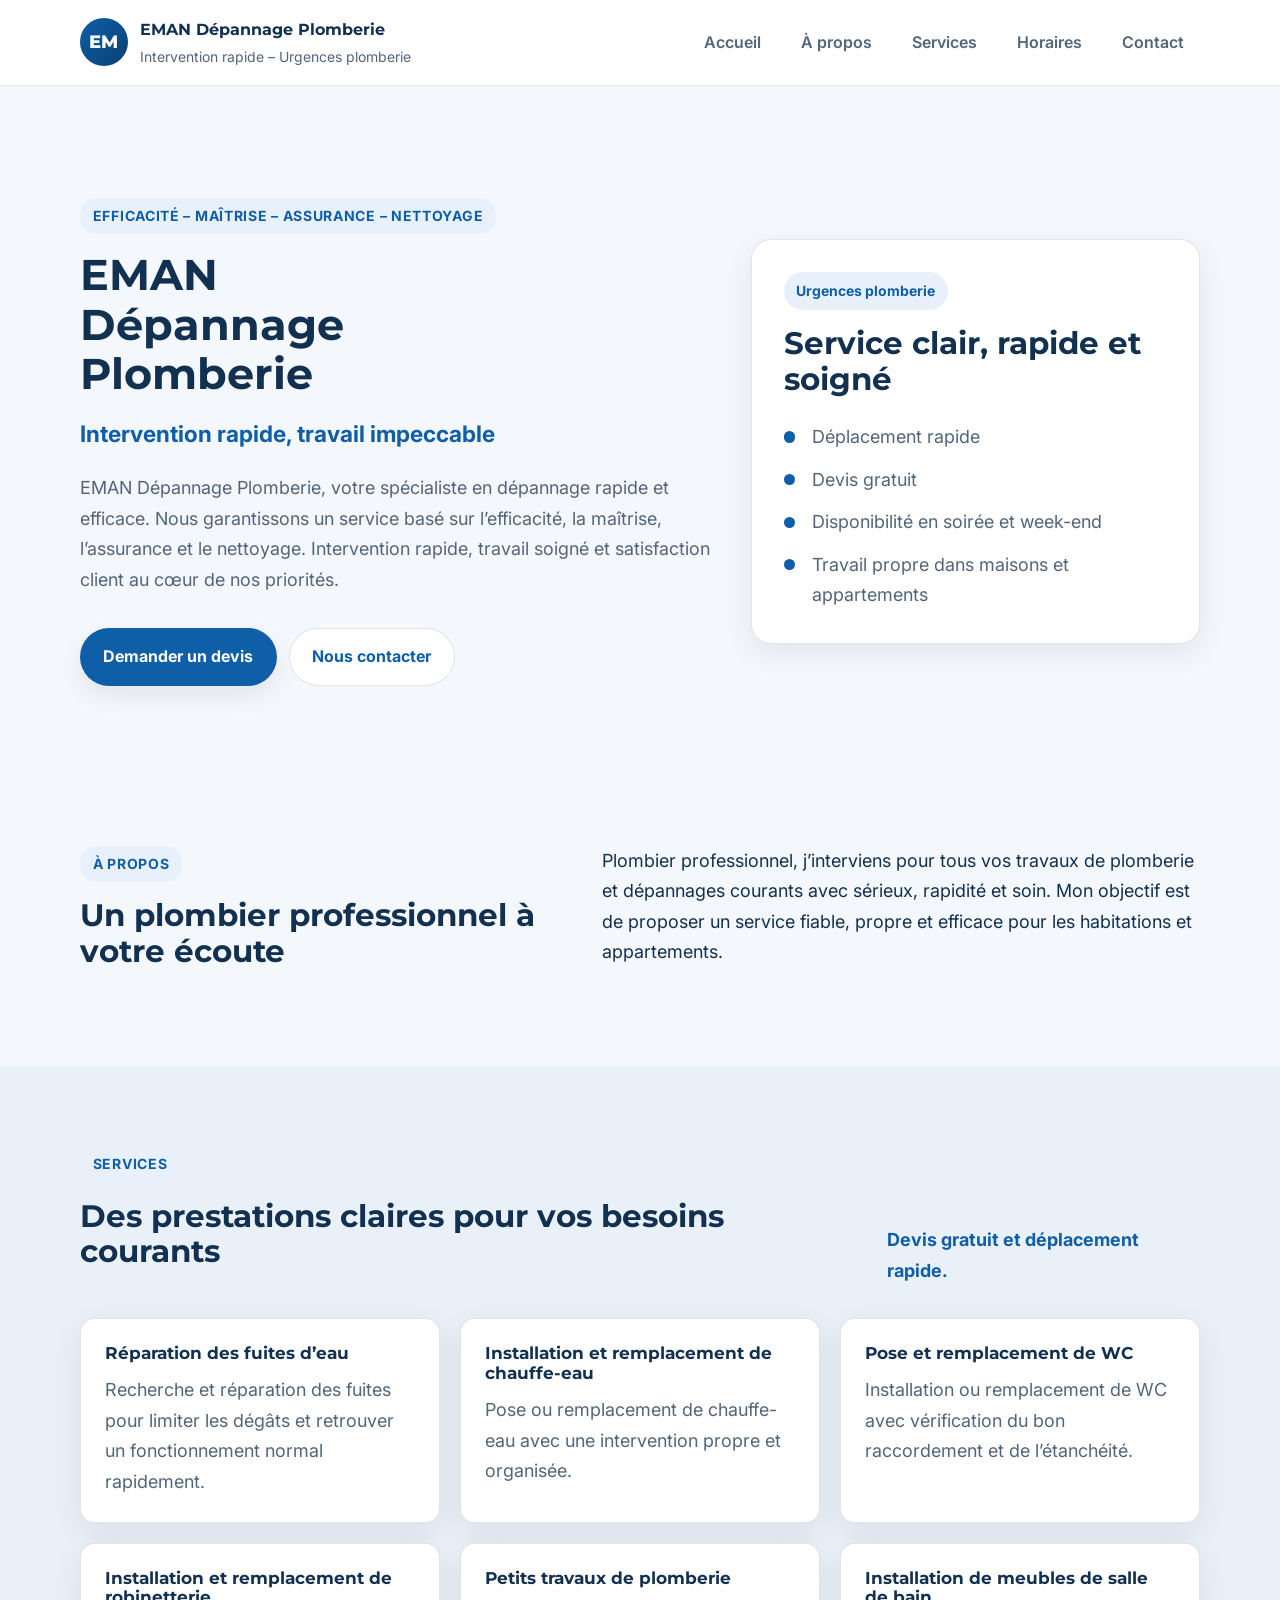
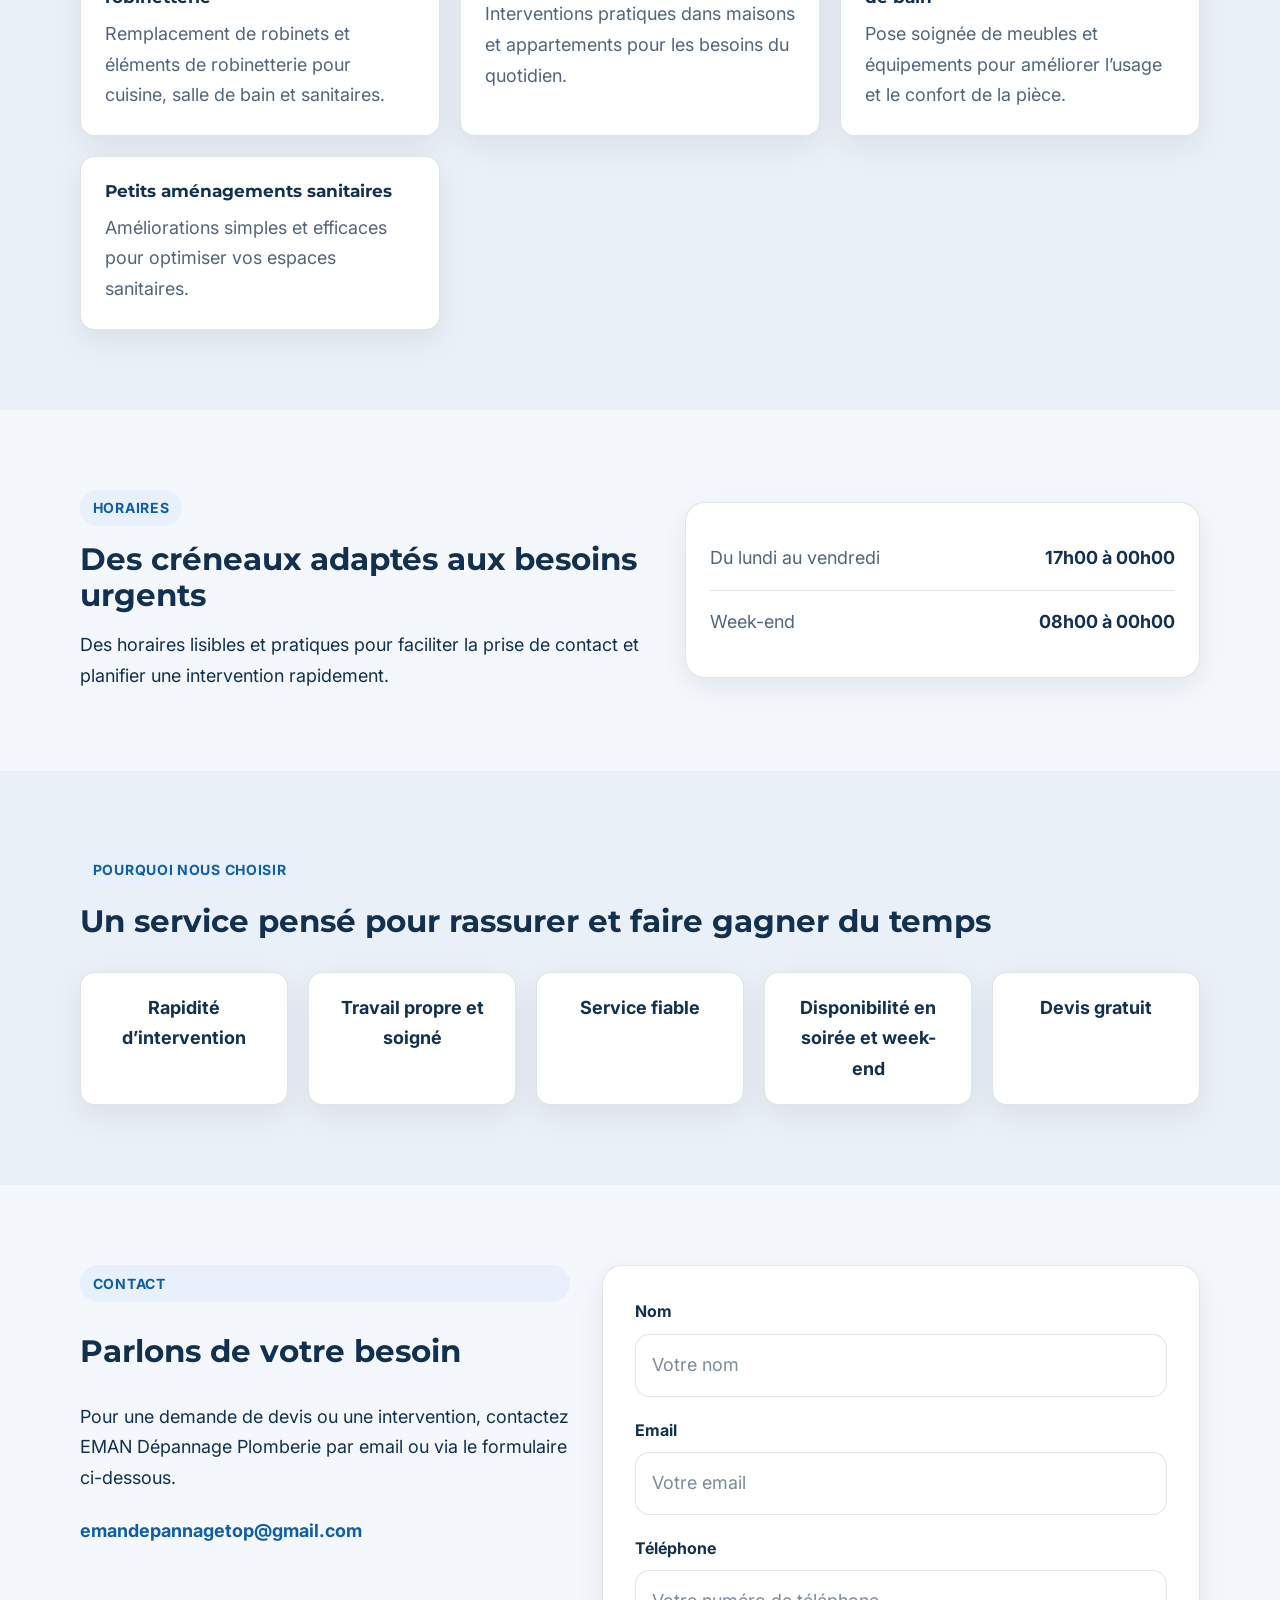
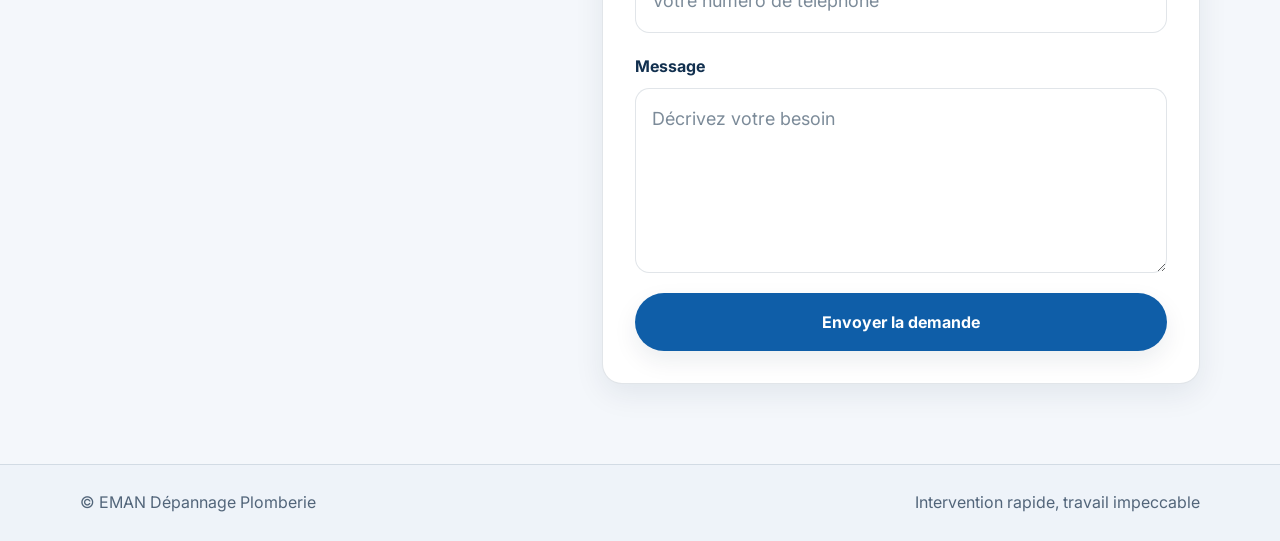
==== index.html @ e1d416f4 "Initial commit" ====
<!DOCTYPE html>
<html lang="fr">
<head>
  <meta charset="UTF-8">
  <meta name="viewport" content="width=device-width, initial-scale=1.0">
  <meta name="description" content="EMAN Dépannage Plomberie, plombier professionnel pour dépannage rapide, installation et petits travaux de plomberie. Devis gratuit et intervention rapide.">
  <title>EMAN Dépannage Plomberie</title>
  <link rel="preconnect" href="https://fonts.googleapis.com">
  <link rel="preconnect" href="https://fonts.gstatic.com" crossorigin>
  <link href="https://fonts.googleapis.com/css2?family=Montserrat:wght@600;700;800&family=Inter:wght@400;500;600;700&display=swap" rel="stylesheet">
  <link rel="stylesheet" href="style.css">
</head>
<body>
  <header class="site-header" id="accueil">
    <div class="container header-inner">
      <a href="#accueil" class="brand" aria-label="Retour à l'accueil EMAN Dépannage Plomberie">
        <span class="brand-mark" aria-hidden="true">EM</span>
        <span class="brand-text">
          <strong>EMAN Dépannage Plomberie</strong>
          <small>Intervention rapide – Urgences plomberie</small>
        </span>
      </a>

      <nav class="site-nav" aria-label="Navigation principale">
        <ul>
          <li><a href="#accueil">Accueil</a></li>
          <li><a href="#apropos">À propos</a></li>
          <li><a href="#services">Services</a></li>
          <li><a href="#horaires">Horaires</a></li>
          <li><a href="#contact">Contact</a></li>
        </ul>
      </nav>
    </div>
  </header>

  <main id="contenu">
    <!-- Hero -->
    <section class="hero section">
      <div class="container hero-grid">
        <div class="hero-content">
          <p class="eyebrow">Efficacité – Maîtrise – Assurance – Nettoyage</p>
          <h1>EMAN Dépannage Plomberie</h1>
          <p class="hero-tagline">Intervention rapide, travail impeccable</p>
          <p class="hero-text">EMAN Dépannage Plomberie, votre spécialiste en dépannage rapide et efficace. Nous garantissons un service basé sur l’efficacité, la maîtrise, l’assurance et le nettoyage. Intervention rapide, travail soigné et satisfaction client au cœur de nos priorités.</p>

          <div class="hero-actions">
            <a class="btn btn-primary" href="#contact">Demander un devis</a>
            <a class="btn btn-secondary" href="mailto:emandepannagetop@gmail.com">Nous contacter</a>
          </div>
        </div>

        <div class="hero-card" aria-label="Points forts de l'entreprise">
          <div class="hero-card-badge">Urgences plomberie</div>
          <h2>Service clair, rapide et soigné</h2>
          <ul class="check-list" role="list">
            <li>Déplacement rapide</li>
            <li>Devis gratuit</li>
            <li>Disponibilité en soirée et week-end</li>
            <li>Travail propre dans maisons et appartements</li>
          </ul>
        </div>
      </div>
    </section>

    <!-- À propos -->
    <section class="section" id="apropos">
      <div class="container two-column">
        <div>
          <p class="section-label">À propos</p>
          <h2>Un plombier professionnel à votre écoute</h2>
        </div>
        <div>
          <p>Plombier professionnel, j’interviens pour tous vos travaux de plomberie et dépannages courants avec sérieux, rapidité et soin. Mon objectif est de proposer un service fiable, propre et efficace pour les habitations et appartements.</p>
        </div>
      </div>
    </section>

    <!-- Services -->
    <section class="section section-alt" id="services">
      <div class="container">
        <div class="section-heading">
          <div>
            <p class="section-label">Services</p>
            <h2>Des prestations claires pour vos besoins courants</h2>
          </div>
          <p class="section-note">Devis gratuit et déplacement rapide.</p>
        </div>

        <div class="services-grid">
          <article class="service-card">
            <h3>Réparation des fuites d’eau</h3>
            <p>Recherche et réparation des fuites pour limiter les dégâts et retrouver un fonctionnement normal rapidement.</p>
          </article>

          <article class="service-card">
            <h3>Installation et remplacement de chauffe-eau</h3>
            <p>Pose ou remplacement de chauffe-eau avec une intervention propre et organisée.</p>
          </article>

          <article class="service-card">
            <h3>Pose et remplacement de WC</h3>
            <p>Installation ou remplacement de WC avec vérification du bon raccordement et de l’étanchéité.</p>
          </article>

          <article class="service-card">
            <h3>Installation et remplacement de robinetterie</h3>
            <p>Remplacement de robinets et éléments de robinetterie pour cuisine, salle de bain et sanitaires.</p>
          </article>

          <article class="service-card">
            <h3>Petits travaux de plomberie</h3>
            <p>Interventions pratiques dans maisons et appartements pour les besoins du quotidien.</p>
          </article>

          <article class="service-card">
            <h3>Installation de meubles de salle de bain</h3>
            <p>Pose soignée de meubles et équipements pour améliorer l’usage et le confort de la pièce.</p>
          </article>

          <article class="service-card">
            <h3>Petits aménagements sanitaires</h3>
            <p>Améliorations simples et efficaces pour optimiser vos espaces sanitaires.</p>
          </article>
        </div>
      </div>
    </section>

    <!-- Horaires -->
    <section class="section" id="horaires">
      <div class="container schedule-box">
        <div>
          <p class="section-label">Horaires</p>
          <h2>Des créneaux adaptés aux besoins urgents</h2>
          <p>Des horaires lisibles et pratiques pour faciliter la prise de contact et planifier une intervention rapidement.</p>
        </div>
        <div class="hours-card">
          <div class="hours-row">
            <span>Du lundi au vendredi</span>
            <strong>17h00 à 00h00</strong>
          </div>
          <div class="hours-row">
            <span>Week-end</span>
            <strong>08h00 à 00h00</strong>
          </div>
        </div>
      </div>
    </section>

    <!-- Pourquoi nous choisir -->
    <section class="section section-alt">
      <div class="container">
        <p class="section-label">Pourquoi nous choisir</p>
        <h2>Un service pensé pour rassurer et faire gagner du temps</h2>
        <div class="reasons-grid">
          <div class="reason-item">Rapidité d’intervention</div>
          <div class="reason-item">Travail propre et soigné</div>
          <div class="reason-item">Service fiable</div>
          <div class="reason-item">Disponibilité en soirée et week-end</div>
          <div class="reason-item">Devis gratuit</div>
        </div>
      </div>
    </section>

    <!-- Contact -->
    <section class="section" id="contact">
      <div class="container contact-grid">
        <div class="contact-copy">
          <p class="section-label">Contact</p>
          <h2>Parlons de votre besoin</h2>
          <p>Pour une demande de devis ou une intervention, contactez EMAN Dépannage Plomberie par email ou via le formulaire ci-dessous.</p>
          <a class="contact-mail" href="mailto:emandepannagetop@gmail.com">emandepannagetop@gmail.com</a>
        </div>

        <form class="contact-form" action="https://formspree.io/f/xykozjkb" method="POST">
          <div class="form-group">
            <label for="nom">Nom</label>
            <input type="text" id="nom" name="nom" placeholder="Votre nom" required>
          </div>

          <div class="form-group">
            <label for="email">Email</label>
            <input type="email" id="email" name="email" placeholder="Votre email" required>
          </div>

          <div class="form-group">
            <label for="telephone">Téléphone</label>
            <input type="tel" id="telephone" name="telephone" placeholder="Votre numéro de téléphone">
          </div>

          <div class="form-group">
            <label for="message">Message</label>
            <textarea id="message" name="message" rows="5" placeholder="Décrivez votre besoin" required></textarea>
          </div>

          <button class="btn btn-primary btn-full" type="submit">Envoyer la demande</button>
        </form>
      </div>
    </section>
  </main>

  <footer class="site-footer">
    <div class="container footer-inner">
      <p>© EMAN Dépannage Plomberie</p>
      <p>Intervention rapide, travail impeccable</p>
    </div>
  </footer>
</body>
</html>
---- style.css ----
/* Art direction: artisan plumbing service -> trustworthy, clear, efficient.
   Palette: cool professional blues with soft neutrals.
   Typography: Montserrat for headings + Inter for body for strong hierarchy and easy reading.
   Density: balanced, airy, conversion-focused. */

:root {
  --font-display: 'Montserrat', Arial, sans-serif;
  --font-body: 'Inter', Arial, sans-serif;

  --text-xs: clamp(0.75rem, 0.72rem + 0.2vw, 0.875rem);
  --text-sm: clamp(0.875rem, 0.84rem + 0.2vw, 1rem);
  --text-base: clamp(1rem, 0.96rem + 0.22vw, 1.125rem);
  --text-lg: clamp(1.125rem, 1.02rem + 0.5vw, 1.5rem);
  --text-xl: clamp(1.7rem, 1.25rem + 1.8vw, 3rem);

  --space-1: 0.25rem;
  --space-2: 0.5rem;
  --space-3: 0.75rem;
  --space-4: 1rem;
  --space-5: 1.25rem;
  --space-6: 1.5rem;
  --space-8: 2rem;
  --space-10: 2.5rem;
  --space-12: 3rem;
  --space-16: 4rem;
  --space-20: 5rem;

  --color-bg: #f4f7fb;
  --color-surface: #ffffff;
  --color-surface-alt: #eaf0f7;
  --color-border: rgba(11, 43, 79, 0.12);
  --color-text: #12304f;
  --color-text-muted: #52657a;
  --color-primary: #0f5ea8;
  --color-primary-hover: #0b4d89;
  --color-secondary: #ffffff;
  --color-accent: #e8f1fb;
  --color-shadow: rgba(14, 37, 64, 0.08);

  --radius-sm: 0.5rem;
  --radius-md: 0.9rem;
  --radius-lg: 1.25rem;
  --radius-full: 999px;

  --container: 1120px;
  --transition: 180ms ease;
}

*, *::before, *::after {
  box-sizing: border-box;
}

html {
  scroll-behavior: smooth;
  scroll-padding-top: 6rem;
}

body {
  margin: 0;
  min-height: 100vh;
  font-family: var(--font-body);
  font-size: var(--text-base);
  line-height: 1.7;
  color: var(--color-text);
  background: var(--color-bg);
}

img,
svg {
  display: block;
  max-width: 100%;
}

a {
  color: inherit;
  text-decoration: none;
}

button,
input,
textarea {
  font: inherit;
}

.container {
  width: min(calc(100% - 2rem), var(--container));
  margin: 0 auto;
}

.section {
  padding: clamp(var(--space-12), 8vw, var(--space-20)) 0;
}

.section-alt {
  background: var(--color-surface-alt);
}

.skip-link {
  position: absolute;
  left: var(--space-4);
  top: -3rem;
  background: var(--color-primary);
  color: #fff;
  padding: var(--space-3) var(--space-4);
  border-radius: var(--radius-sm);
  z-index: 1000;
}

.skip-link:focus {
  top: var(--space-4);
}

.site-header {
  position: sticky;
  top: 0;
  z-index: 100;
  background: rgba(255, 255, 255, 0.94);
  backdrop-filter: blur(10px);
  border-bottom: 1px solid var(--color-border);
}

.header-inner {
  display: flex;
  align-items: center;
  justify-content: space-between;
  gap: var(--space-6);
  padding: var(--space-4) 0;
}

.brand {
  display: inline-flex;
  align-items: center;
  gap: var(--space-3);
  min-height: 44px;
}

.brand-mark {
  display: grid;
  place-items: center;
  width: 3rem;
  height: 3rem;
  border-radius: 50%;
  background: linear-gradient(135deg, var(--color-primary), #0a4072);
  color: #fff;
  font-family: var(--font-display);
  font-weight: 800;
  letter-spacing: 0.04em;
}

.brand-text {
  display: grid;
  gap: 0.1rem;
}

.brand-text strong {
  font-family: var(--font-display);
  font-size: var(--text-sm);
}

.brand-text small {
  color: var(--color-text-muted);
  font-size: var(--text-xs);
}

.site-nav ul {
  display: flex;
  flex-wrap: wrap;
  gap: var(--space-2);
  margin: 0;
  padding: 0;
  list-style: none;
}

.site-nav a {
  display: inline-flex;
  align-items: center;
  justify-content: center;
  min-height: 44px;
  padding: 0 var(--space-4);
  border-radius: var(--radius-full);
  color: var(--color-text-muted);
  font-size: var(--text-sm);
  font-weight: 600;
}

.site-nav a:hover,
.site-nav a:focus-visible {
  color: var(--color-primary);
  background: var(--color-accent);
}

.hero {
  padding-top: clamp(var(--space-12), 10vw, 7rem);
}

.hero-grid,
.contact-grid,
.schedule-box,
.two-column {
  display: grid;
  gap: var(--space-8);
}

.hero-grid {
  grid-template-columns: 1.35fr 0.95fr;
  align-items: center;
}

.eyebrow,
.section-label {
  display: inline-block;
  margin-bottom: var(--space-4);
  padding: 0.4rem 0.8rem;
  border-radius: var(--radius-full);
  background: var(--color-accent);
  color: var(--color-primary);
  font-size: var(--text-xs);
  font-weight: 700;
  letter-spacing: 0.05em;
  text-transform: uppercase;
}

h1,
h2,
h3 {
  margin: 0;
  font-family: var(--font-display);
  line-height: 1.15;
}

h1 {
  font-size: var(--text-xl);
  max-width: 12ch;
}

h2 {
  font-size: clamp(1.5rem, 1.15rem + 1vw, 2.25rem);
  margin-bottom: var(--space-4);
}

h3 {
  font-size: 1.08rem;
  margin-bottom: var(--space-3);
}

p {
  margin: 0;
  max-width: 68ch;
}

.hero-tagline {
  margin-top: var(--space-4);
  font-size: var(--text-lg);
  font-weight: 700;
  color: var(--color-primary);
}

.hero-text {
  margin-top: var(--space-5);
  color: var(--color-text-muted);
}

.hero-actions {
  display: flex;
  flex-wrap: wrap;
  gap: var(--space-3);
  margin-top: var(--space-8);
}

.btn {
  display: inline-flex;
  align-items: center;
  justify-content: center;
  min-height: 48px;
  padding: 0.9rem 1.4rem;
  border: 1px solid transparent;
  border-radius: var(--radius-full);
  font-size: var(--text-sm);
  font-weight: 700;
  transition: transform var(--transition), background-color var(--transition), border-color var(--transition), color var(--transition), box-shadow var(--transition);
}

.btn:hover,
.btn:focus-visible {
  transform: translateY(-1px);
}

.btn-primary {
  background: var(--color-primary);
  color: #fff;
  box-shadow: 0 10px 24px var(--color-shadow);
}

.btn-primary:hover,
.btn-primary:focus-visible {
  background: var(--color-primary-hover);
}

.btn-secondary {
  background: var(--color-secondary);
  color: var(--color-primary);
  border-color: var(--color-border);
}

.btn-secondary:hover,
.btn-secondary:focus-visible {
  background: var(--color-accent);
  border-color: rgba(15, 94, 168, 0.25);
}

.btn-full {
  width: 100%;
}

.hero-card,
.service-card,
.hours-card,
.contact-form,
.reason-item {
  background: var(--color-surface);
  border: 1px solid var(--color-border);
  box-shadow: 0 10px 30px var(--color-shadow);
}

.hero-card {
  padding: var(--space-8);
  border-radius: var(--radius-lg);
}

.hero-card-badge {
  display: inline-flex;
  margin-bottom: var(--space-4);
  padding: 0.45rem 0.8rem;
  border-radius: var(--radius-full);
  background: var(--color-accent);
  color: var(--color-primary);
  font-size: var(--text-xs);
  font-weight: 700;
}

.check-list {
  margin: var(--space-6) 0 0;
  padding: 0;
  list-style: none;
  display: grid;
  gap: var(--space-3);
}

.check-list li {
  position: relative;
  padding-left: 1.75rem;
  color: var(--color-text-muted);
}

.check-list li::before {
  content: "";
  position: absolute;
  left: 0;
  top: 0.58rem;
  width: 0.7rem;
  height: 0.7rem;
  border-radius: 50%;
  background: var(--color-primary);
}

.two-column {
  grid-template-columns: 0.9fr 1.1fr;
  align-items: start;
}

.section-heading {
  display: flex;
  align-items: end;
  justify-content: space-between;
  gap: var(--space-6);
  margin-bottom: var(--space-8);
}

.section-note {
  color: var(--color-primary);
  font-weight: 700;
}

.services-grid,
.reasons-grid {
  display: grid;
  gap: var(--space-5);
}

.services-grid {
  grid-template-columns: repeat(3, minmax(0, 1fr));
}

.service-card {
  padding: var(--space-6);
  border-radius: var(--radius-md);
  transition: transform var(--transition), box-shadow var(--transition), border-color var(--transition);
}

.service-card:hover,
.service-card:focus-within {
  transform: translateY(-4px);
  box-shadow: 0 14px 34px rgba(14, 37, 64, 0.12);
  border-color: rgba(15, 94, 168, 0.2);
}

.service-card p {
  color: var(--color-text-muted);
}

.schedule-box {
  grid-template-columns: 1fr 0.9fr;
  align-items: center;
}

.hours-card {
  padding: var(--space-6);
  border-radius: var(--radius-lg);
}

.hours-row {
  display: flex;
  justify-content: space-between;
  gap: var(--space-4);
  padding: var(--space-4) 0;
}

.hours-row + .hours-row {
  border-top: 1px solid var(--color-border);
}

.hours-row span {
  color: var(--color-text-muted);
}

.reasons-grid {
  grid-template-columns: repeat(5, minmax(0, 1fr));
  margin-top: var(--space-8);
}

.reason-item {
  min-height: 100%;
  padding: var(--space-5);
  border-radius: var(--radius-md);
  font-weight: 700;
  text-align: center;
}

.contact-grid {
  grid-template-columns: 0.9fr 1.1fr;
  align-items: start;
}

.contact-copy {
  display: grid;
  gap: var(--space-4);
}

.contact-mail {
  display: inline-flex;
  align-items: center;
  min-height: 44px;
  color: var(--color-primary);
  font-weight: 700;
  word-break: break-word;
}

.contact-form {
  padding: var(--space-8);
  border-radius: var(--radius-lg);
  display: grid;
  gap: var(--space-5);
}

.form-group {
  display: grid;
  gap: var(--space-2);
}

label {
  font-size: var(--text-sm);
  font-weight: 700;
}

input,
textarea {
  width: 100%;
  padding: 0.95rem 1rem;
  border: 1px solid var(--color-border);
  border-radius: var(--radius-md);
  background: #fff;
  color: var(--color-text);
}

input::placeholder,
textarea::placeholder {
  color: #7c8b99;
}

input:focus,
textarea:focus {
  outline: 2px solid rgba(15, 94, 168, 0.18);
  border-color: rgba(15, 94, 168, 0.35);
}

.site-footer {
  padding: var(--space-6) 0;
  border-top: 1px solid var(--color-border);
  background: #eef3f9;
}

.footer-inner {
  display: flex;
  justify-content: space-between;
  gap: var(--space-4);
  flex-wrap: wrap;
  color: var(--color-text-muted);
  font-size: var(--text-sm);
}

@media (max-width: 980px) {
  .hero-grid,
  .two-column,
  .schedule-box,
  .contact-grid,
  .services-grid,
  .reasons-grid {
    grid-template-columns: 1fr;
  }

  .section-heading,
  .header-inner {
    align-items: flex-start;
  }

  .section-heading,
  .header-inner,
  .hours-row {
    flex-direction: column;
  }

  .site-nav ul {
    gap: var(--space-1);
  }

  .hero-card,
  .contact-form {
    padding: var(--space-6);
  }
}

@media (max-width: 720px) {
  .container {
    width: min(calc(100% - 1.25rem), var(--container));
  }

  .site-nav {
    width: 100%;
  }

  .site-nav ul {
    width: 100%;
    justify-content: space-between;
  }

  .site-nav a {
    padding: 0 var(--space-3);
  }

  h1 {
    max-width: 100%;
  }

  .hero-actions {
    flex-direction: column;
  }

  .hero-actions .btn {
    width: 100%;
  }

  .hours-row {
    align-items: flex-start;
  }
}

@media (prefers-reduced-motion: reduce) {
  html {
    scroll-behavior: auto;
  }

  *, *::before, *::after {
    transition: none !important;
  }
}
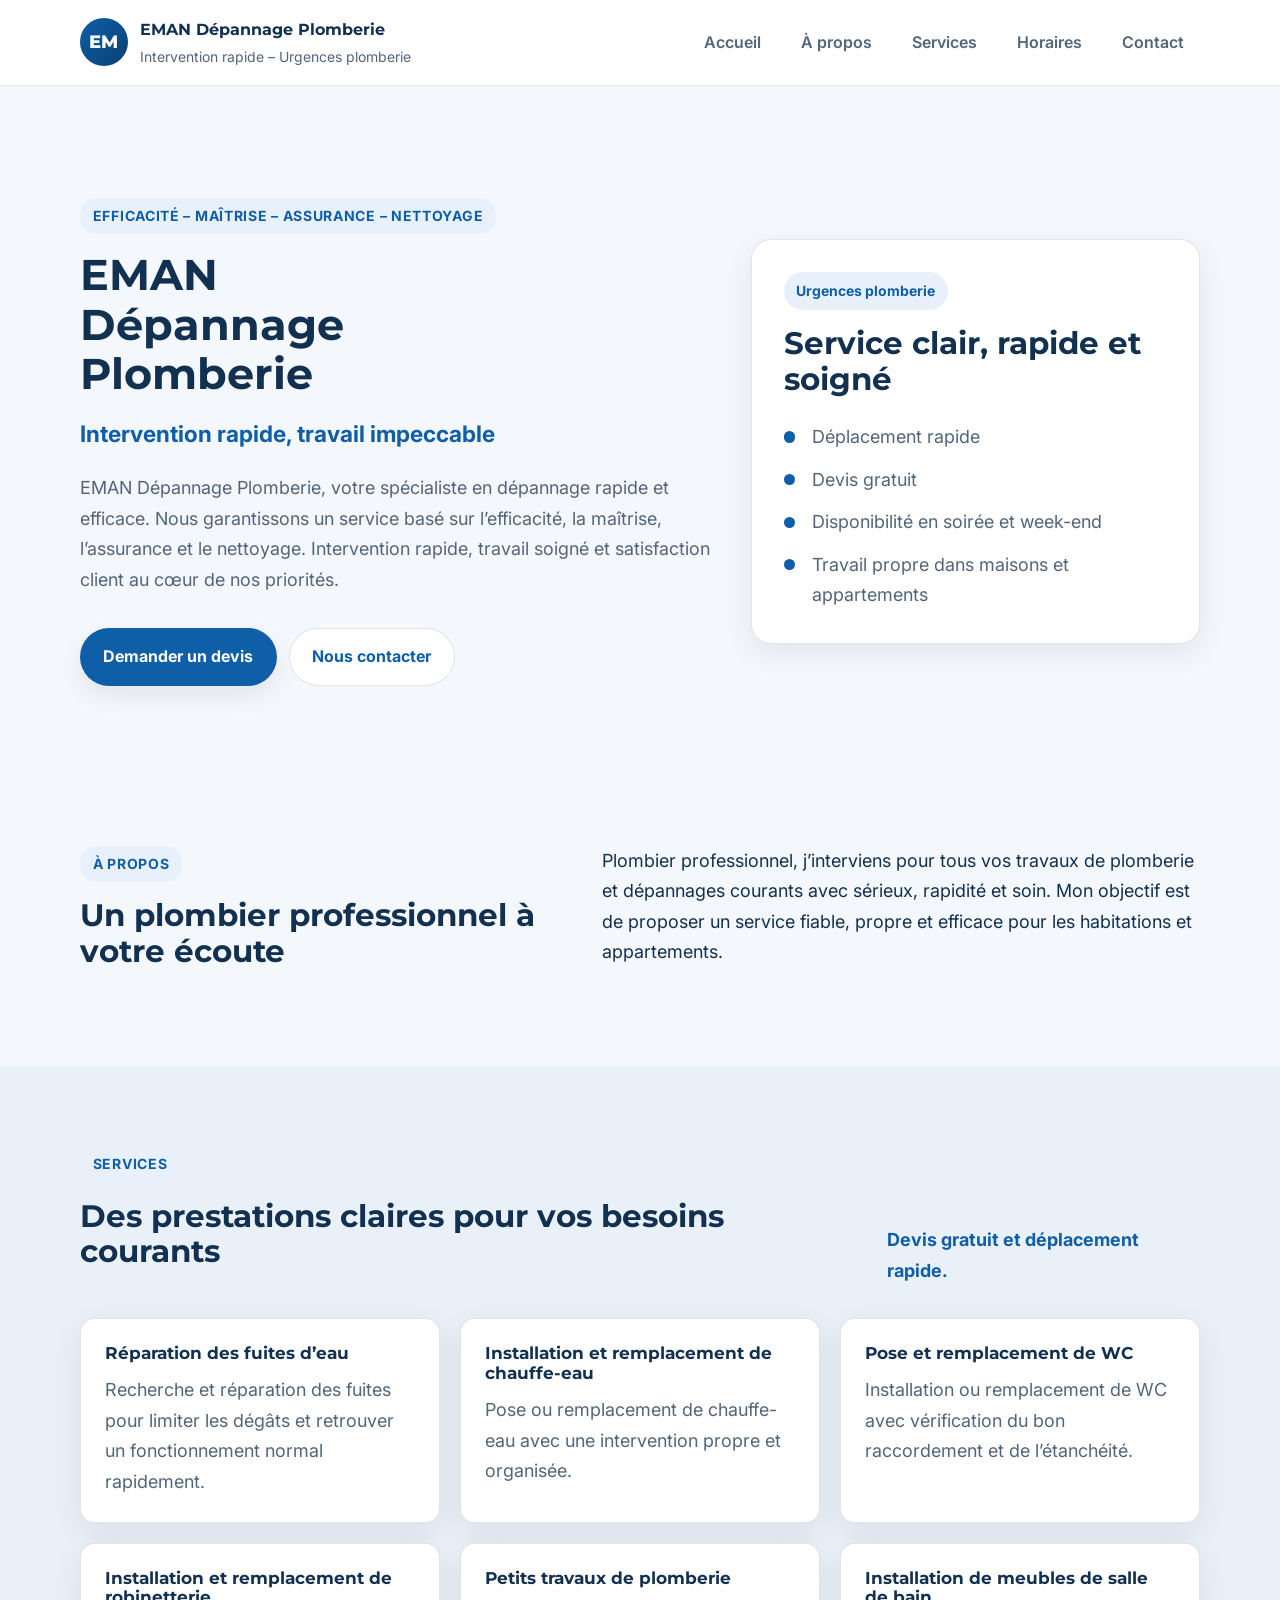
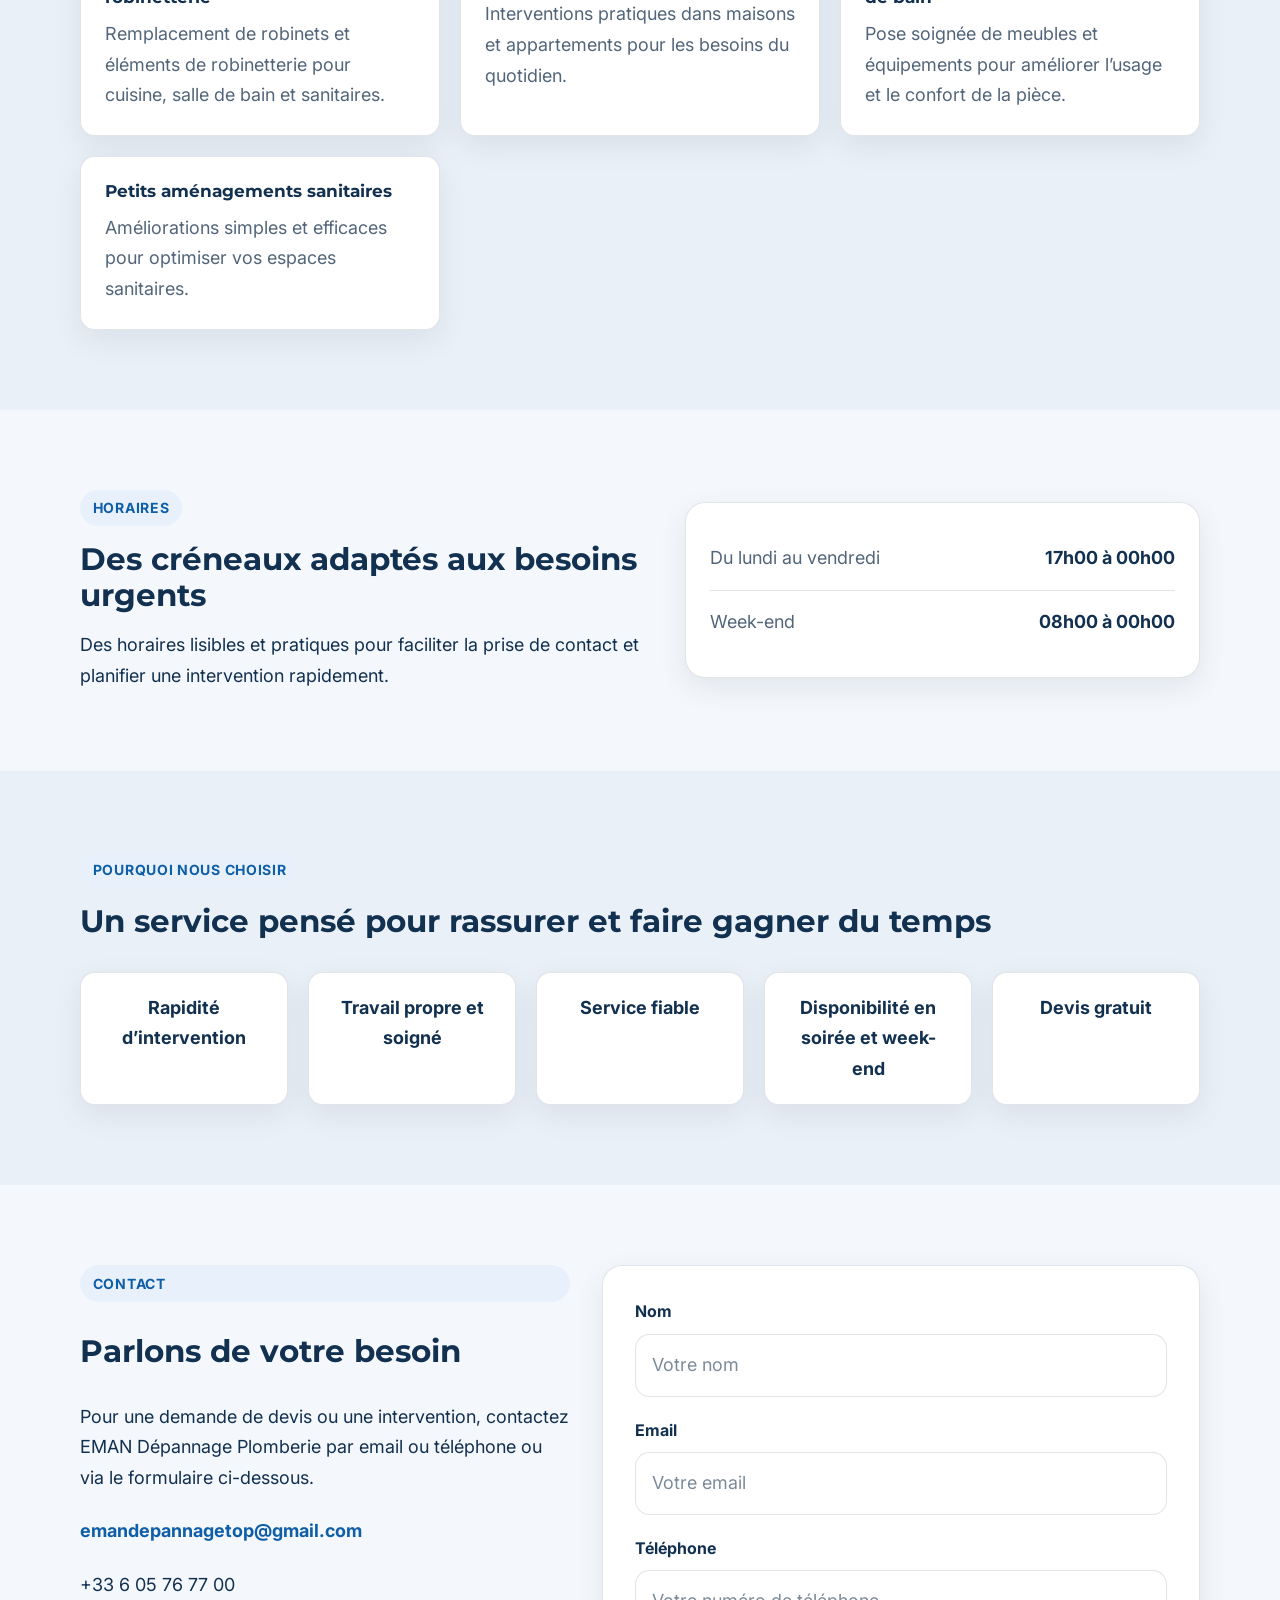
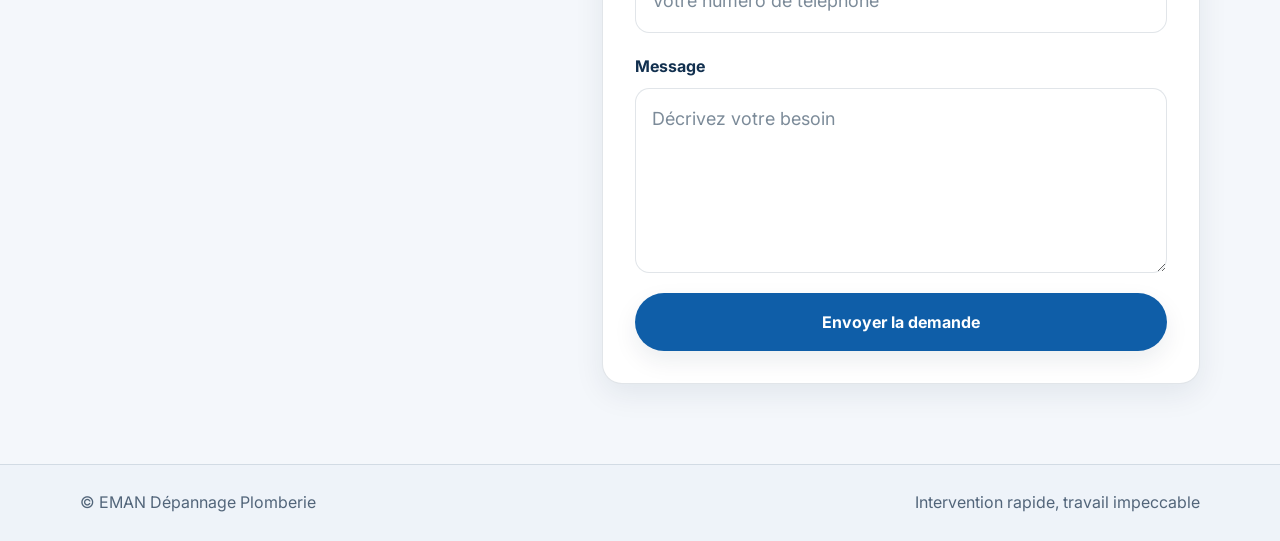
==== commit 996f27dc: "Add phone contact option to contact section and thank you page" ====
--- a/index.html
+++ b/index.html
@@ -4,7 +4,12 @@
   <meta charset="UTF-8">
   <meta name="viewport" content="width=device-width, initial-scale=1.0">
   <meta name="description" content="EMAN Dépannage Plomberie, plombier professionnel pour dépannage rapide, installation et petits travaux de plomberie. Devis gratuit et intervention rapide.">
-  <title>EMAN Dépannage Plomberie</title>
+  <meta name="keywords" content="plombier, dépannage plomberie, réparation fuite d'eau, installation chauffe-eau, remplacement WC, robinetterie, petits travaux plomberie, urgence plomberie">
+  <meta name="author" content="EMAN Dépannage Plomberie">
+  <meta name="robots" content="index, follow">
+  <meta property="og:title" content="EMAN Dépannage Plomberie - Plombier professionnel pour dépannage rapide et installation">
+  <meta property="og:description" content="EMAN Dépannage Plomberie, votre spécialiste en dépannage rapide et efficace. Nous garantissons un service basé sur l’efficacité, la maîtrise, l’assurance et le nettoyage. Intervention rapide, travail soigné et satisfaction client au cœur de nos priorités.">
+  <title>EMAN Dépannage Plomberie | Dépannage Plomberie Rapide</title>
   <link rel="preconnect" href="https://fonts.googleapis.com">
   <link rel="preconnect" href="https://fonts.gstatic.com" crossorigin>
   <link href="https://fonts.googleapis.com/css2?family=Montserrat:wght@600;700;800&family=Inter:wght@400;500;600;700&display=swap" rel="stylesheet">
@@ -31,6 +36,12 @@
         </ul>
       </nav>
     </div>
+
+    <button class="mobile-menu-btn" id="mobileMenuBtn" aria-label="Menu">
+      <span></span>
+      <span></span>
+      <span></span>
+    </button>
   </header>
 
   <main id="contenu">
@@ -167,11 +178,12 @@
         <div class="contact-copy">
           <p class="section-label">Contact</p>
           <h2>Parlons de votre besoin</h2>
-          <p>Pour une demande de devis ou une intervention, contactez EMAN Dépannage Plomberie par email ou via le formulaire ci-dessous.</p>
+          <p>Pour une demande de devis ou une intervention, contactez EMAN Dépannage Plomberie par email ou téléphone ou via le formulaire ci-dessous.</p>
           <a class="contact-mail" href="mailto:emandepannagetop@gmail.com">emandepannagetop@gmail.com</a>
-        </div>
-
-        <form class="contact-form" action="https://formspree.io/f/xykozjkb" method="POST">
+          <a class="contact-phone" href="tel:+33605767700">+33 6 05 76 77 00</a>
+        </div>
+
+        <form class="contact-form" action="https://formsubmit.co/3a4b3dd44580c968bda07f267c10139c" method="POST">
           <div class="form-group">
             <label for="nom">Nom</label>
             <input type="text" id="nom" name="nom" placeholder="Votre nom" required>
@@ -191,7 +203,9 @@
             <label for="message">Message</label>
             <textarea id="message" name="message" rows="5" placeholder="Décrivez votre besoin" required></textarea>
           </div>
-
+          
+          <input type="hidden" name="_captcha" value="false">
+          <input type="hidden" name="_next" value="https://emandpannageplomberie.fr/thanks.html">
           <button class="btn btn-primary btn-full" type="submit">Envoyer la demande</button>
         </form>
       </div>
@@ -204,5 +218,23 @@
       <p>Intervention rapide, travail impeccable</p>
     </div>
   </footer>
+
+  <script>
+    const mobileMenuBtn = document.getElementById('mobileMenuBtn');
+    const siteNav = document.querySelector('.site-nav');
+    const navLinks = document.querySelectorAll('.site-nav a');
+
+    mobileMenuBtn.addEventListener('click', function() {
+      mobileMenuBtn.classList.toggle('active');
+      siteNav.classList.toggle('active');
+    });
+
+    navLinks.forEach(link => {
+      link.addEventListener('click', function() {
+        mobileMenuBtn.classList.remove('active');
+        siteNav.classList.remove('active');
+      });
+    });
+  </script>
 </body>
 </html>
--- a/style.css
+++ b/style.css
@@ -125,6 +125,7 @@
   justify-content: space-between;
   gap: var(--space-6);
   padding: var(--space-4) 0;
+  flex-wrap: wrap;
 }
 
 .brand {
@@ -189,6 +190,60 @@
   background: var(--color-accent);
 }
 
+.mobile-menu-btn {
+  display: none;
+  position: absolute;
+  right: var(--space-4);
+  top: 50%;
+  transform: translateY(-50%);
+  width: 36px;
+  height: 32px;
+  background: none;
+  border: none;
+  cursor: pointer;
+  padding: 0;
+  z-index: 1001;
+}
+
+.mobile-menu-btn span {
+  position: absolute;
+  left: 50%;
+  width: 22px;
+  height: 2px;
+  background: var(--color-text);
+  border-radius: 2px;
+  transform-origin: center;
+  transition: transform 0.25s cubic-bezier(.2,.9,.3,1), opacity 0.2s ease;
+  transform: translateX(-50%);
+}
+
+.mobile-menu-btn span:nth-child(1) {
+  top: calc(50% - 8px);
+}
+
+.mobile-menu-btn span:nth-child(2) {
+  top: 50%;
+}
+
+.mobile-menu-btn span:nth-child(3) {
+  top: calc(50% + 8px);
+}
+
+.mobile-menu-btn.active span:nth-child(1) {
+  top: 50%;
+  transform: translateX(-50%) rotate(45deg);
+}
+
+.mobile-menu-btn.active span:nth-child(2) {
+  opacity: 0;
+  transform: translateX(-50%) scaleX(0.8);
+}
+
+.mobile-menu-btn.active span:nth-child(3) {
+  top: 50%;
+  transform: translateX(-50%) rotate(-45deg);
+}
+
 .hero {
   padding-top: clamp(var(--space-12), 10vw, 7rem);
 }
@@ -549,22 +604,52 @@
   }
 }
 
-@media (max-width: 720px) {
+@media (max-width: 980px) {
   .container {
     width: min(calc(100% - 1.25rem), var(--container));
   }
 
+  .header-inner {
+    position: relative;
+  }
+
+  .mobile-menu-btn {
+    display: block;
+  }
+
   .site-nav {
+    position: fixed;
+    top: 70px;
+    left: 0;
+    right: 0;
     width: 100%;
+    background: rgba(255, 255, 255, 0.98);
+    backdrop-filter: blur(10px);
+    max-height: 0;
+    overflow: hidden;
+    transition: max-height 0.3s ease;
+    z-index: 1000;
+  }
+
+  .site-nav.active {
+    max-height: 400px;
   }
 
   .site-nav ul {
+    flex-direction: column;
+    gap: 0;
+    padding: var(--space-2) 0;
+  }
+
+  .site-nav li {
     width: 100%;
-    justify-content: space-between;
   }
 
   .site-nav a {
-    padding: 0 var(--space-3);
+    width: 100%;
+    justify-content: flex-start;
+    padding: var(--space-3) var(--space-6);
+    border-radius: 0;
   }
 
   h1 {
